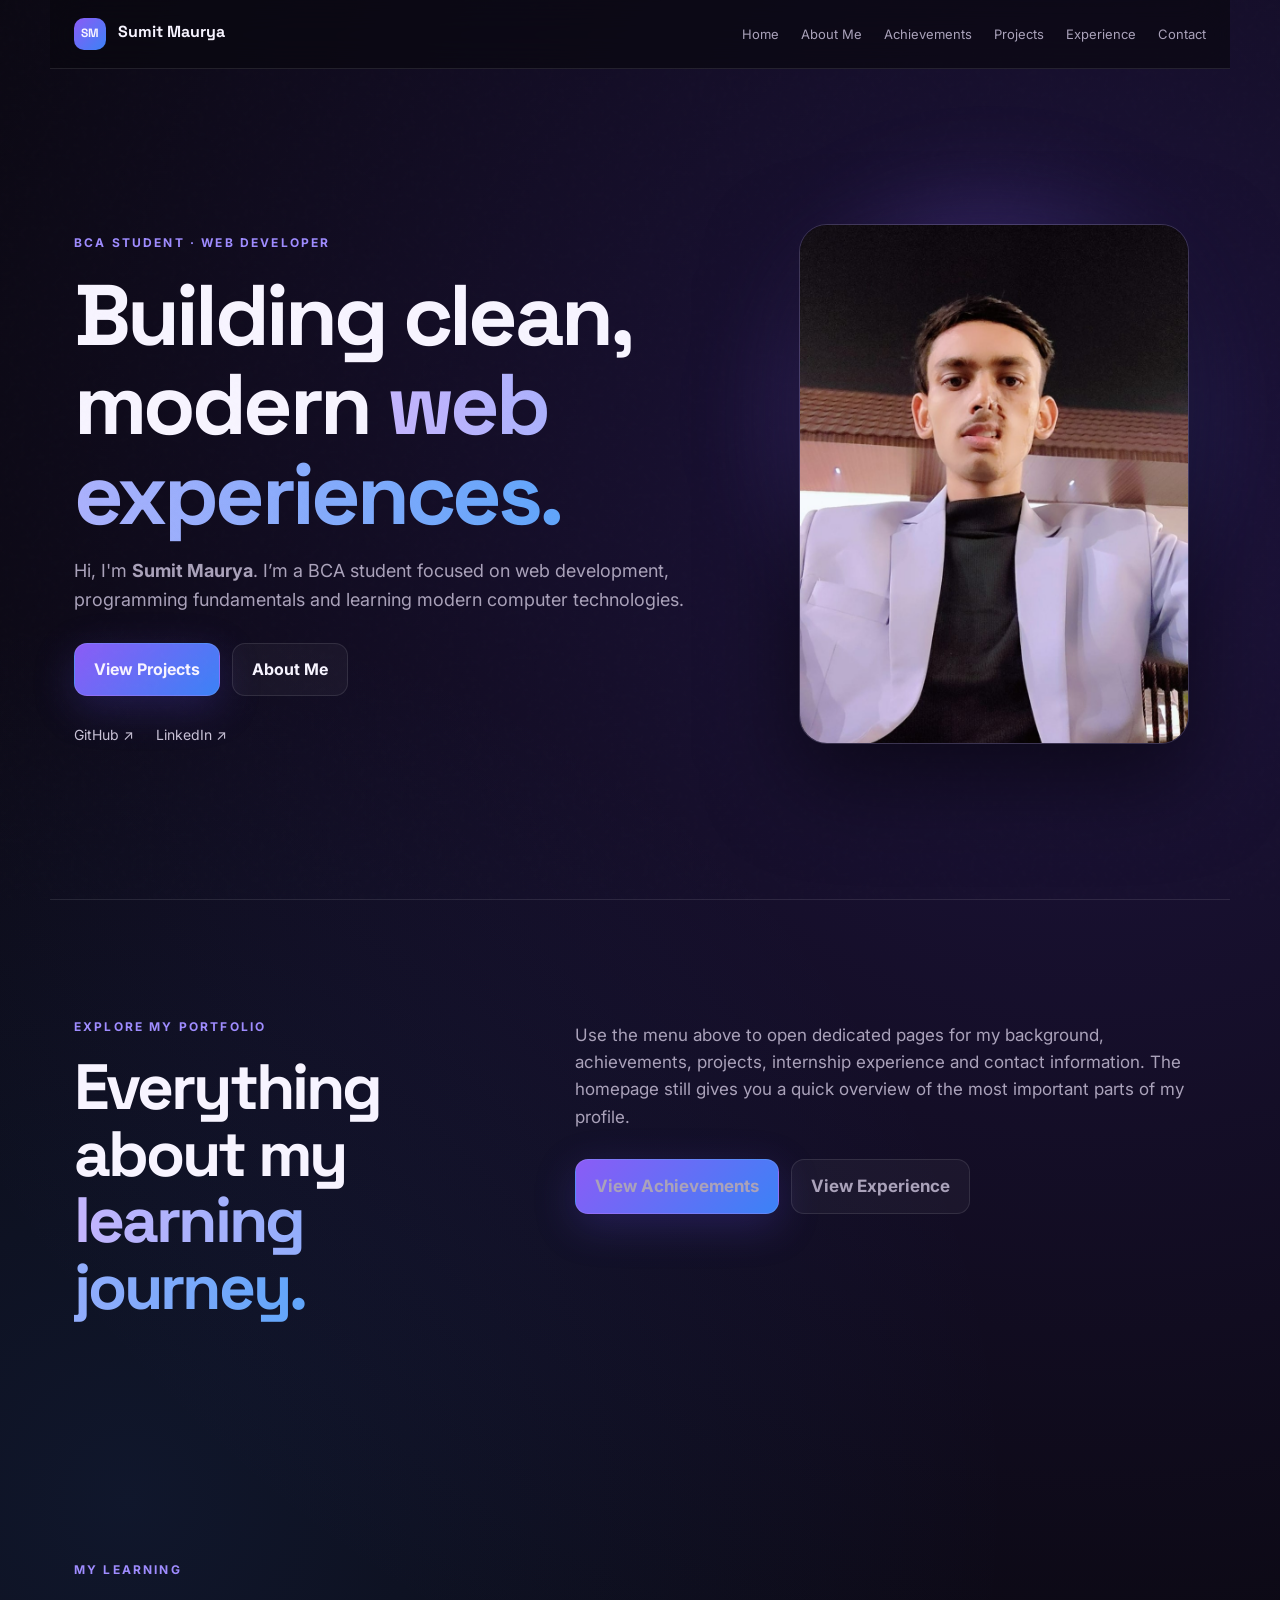
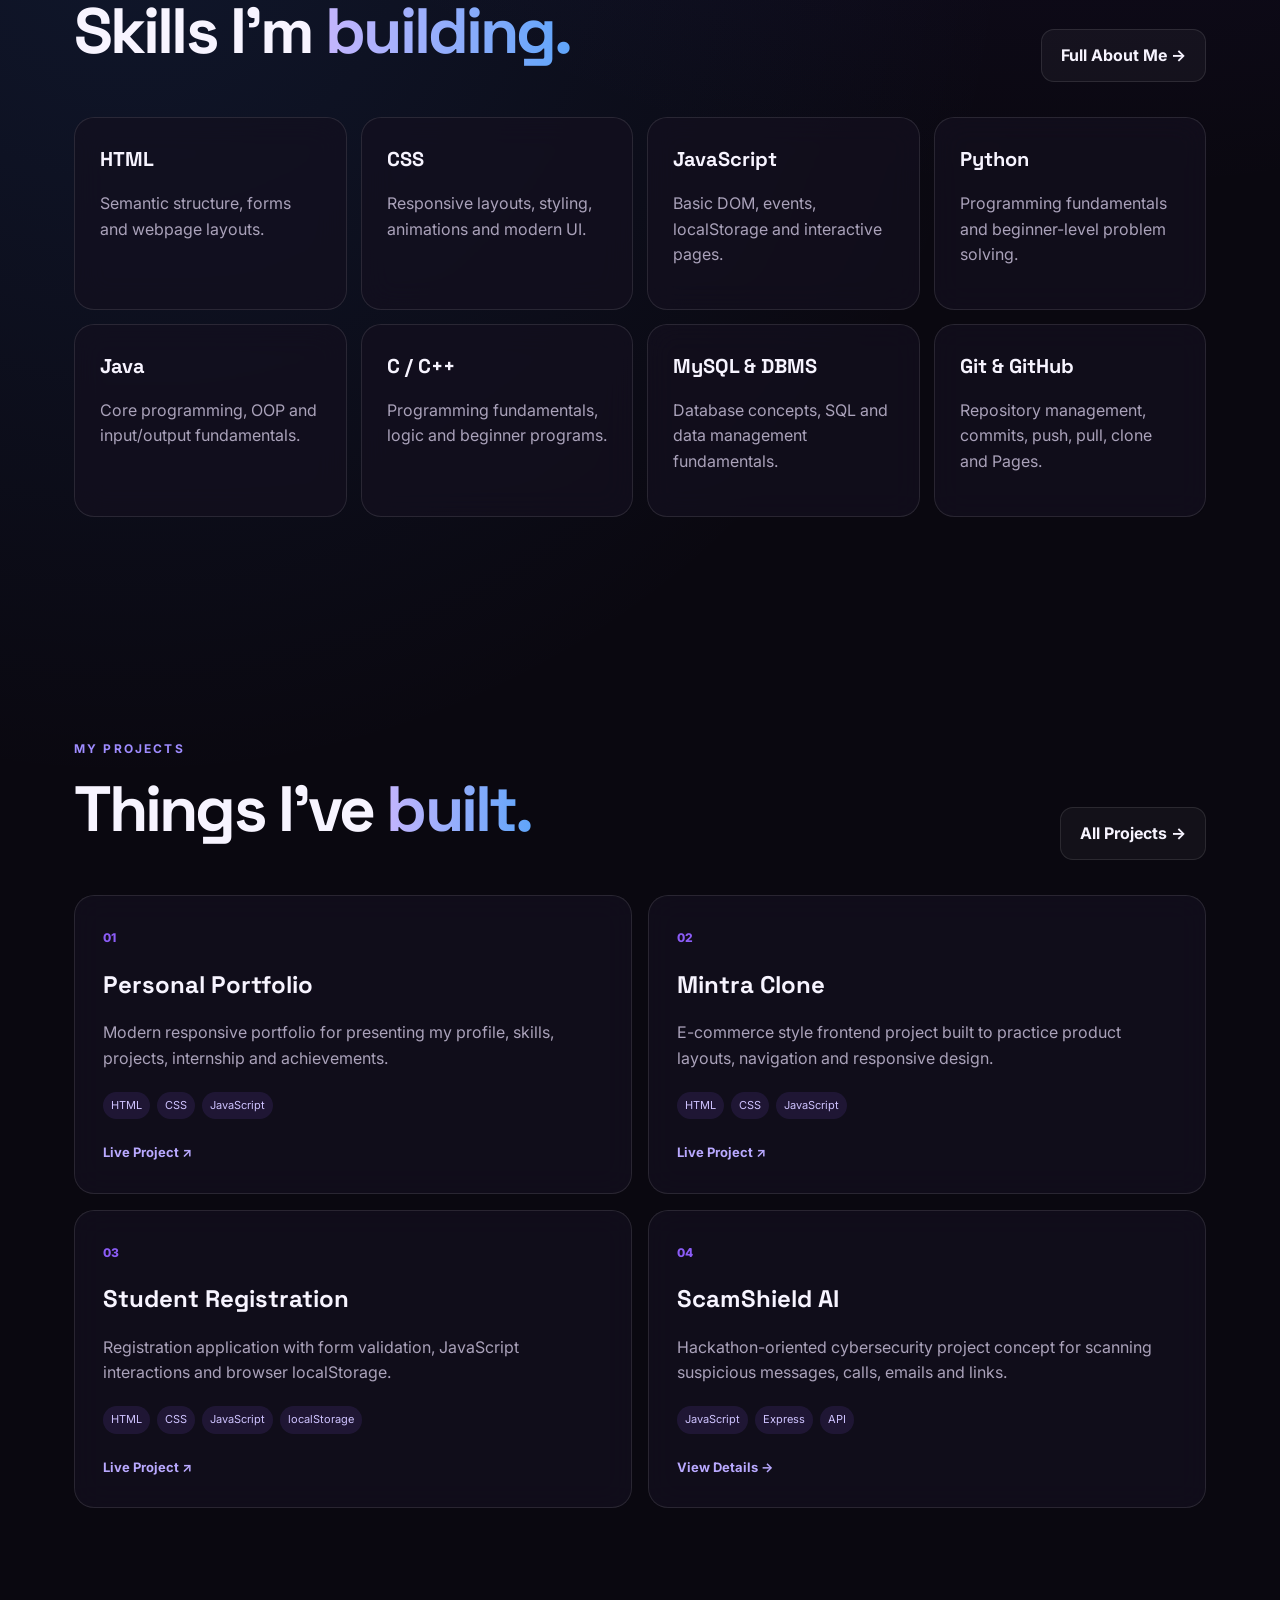
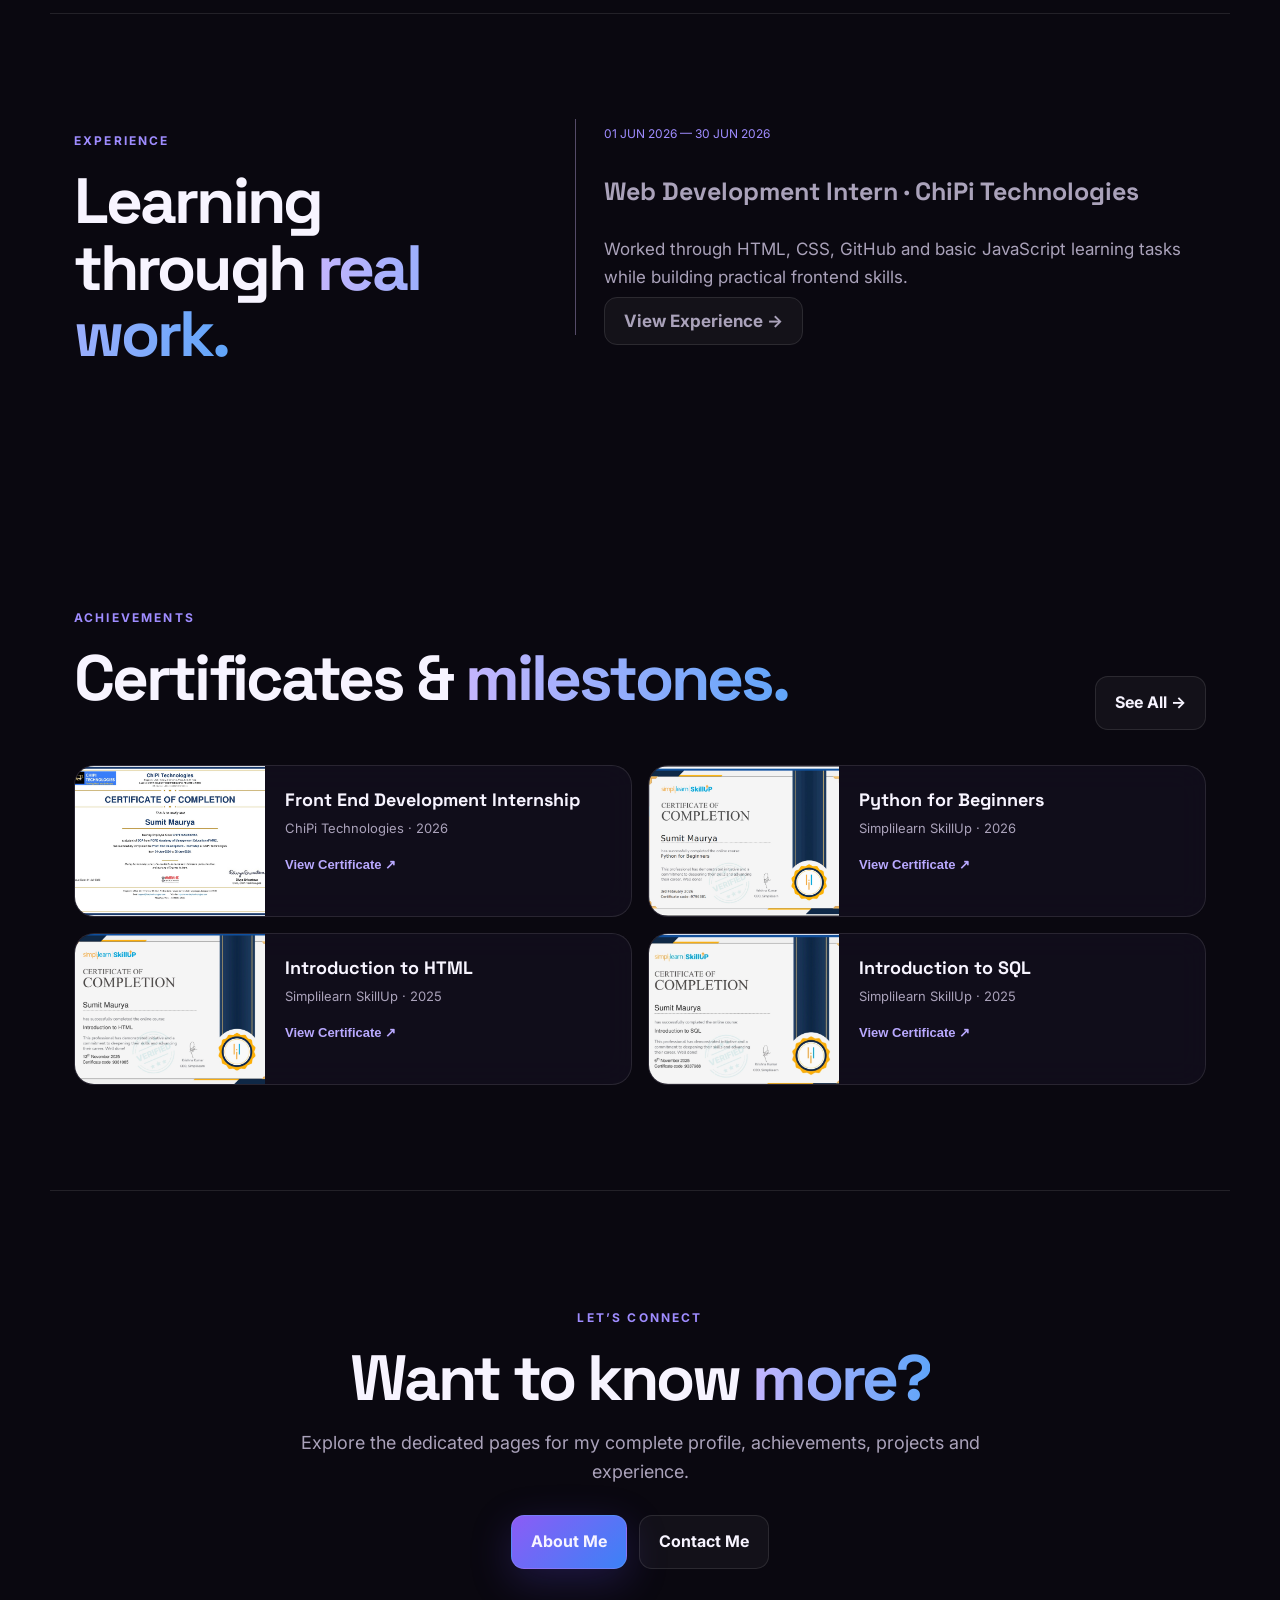
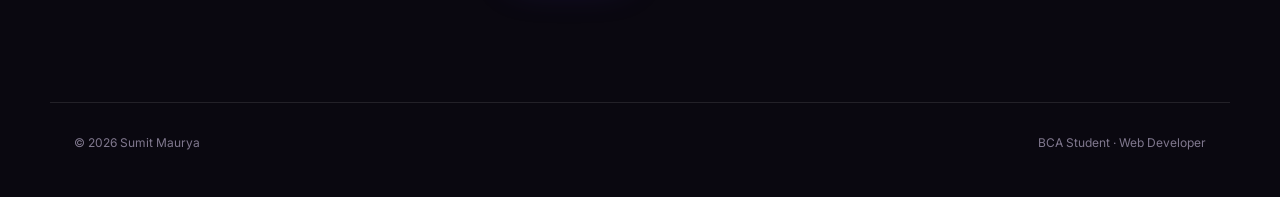
==== index.html @ 4261808b "Initial portfolio upload" ====
<!doctype html>
<html lang="en">
<head>
<meta charset="utf-8"><meta name="viewport" content="width=device-width,initial-scale=1">
<meta name="description" content="Sumit Maurya — BCA Student and Web Developer portfolio.">
<title>Sumit Maurya | Web Developer</title>
<link rel="preconnect" href="https://fonts.googleapis.com"><link rel="preconnect" href="https://fonts.gstatic.com" crossorigin>
<link href="https://fonts.googleapis.com/css2?family=Inter:wght@400;500;600;700;800&family=Space+Grotesk:wght@500;600;700&display=swap" rel="stylesheet">
<link rel="stylesheet" href="style.css">
</head>
<body><div class="noise"></div>
<header class="nav">
<a class="brand" href="index.html"><span>SM</span> Sumit Maurya</a>
<button class="menu" aria-label="Open menu">☰</button>
<nav>
<a href="index.html">Home</a><a href="about.html">About Me</a><a href="achievements.html">Achievements</a><a href="projects.html">Projects</a><a href="experience.html">Experience</a><a href="contact.html">Contact</a>
</nav></header>

<main>
<!-- ORIGINAL-STYLE HERO -->
<section class="hero section">
<div class="hero-copy reveal">
<p class="eyebrow">BCA Student · Web Developer</p>
<h1>Building clean, modern <span>web experiences.</span></h1>
<p class="lead">Hi, I'm <strong>Sumit Maurya</strong>. I’m a BCA student focused on web development, programming fundamentals and learning modern computer technologies.</p>
<div class="actions"><a class="btn primary" href="projects.html">View Projects</a><a class="btn ghost" href="about.html">About Me</a></div>
<div class="mini-links"><a href="https://github.com/sumitmaurya2482006-blip" target="_blank" rel="noopener">GitHub ↗</a><a href="https://www.linkedin.com/in/sumit-maurya-388382379" target="_blank" rel="noopener">LinkedIn ↗</a></div>
</div>
<div class="hero-photo reveal"><div class="orbit"></div><img src="assets/profile.jpg" alt="Sumit Maurya profile photo"></div>
</section>

<!-- QUICK INTRO -->
<section class="section split">
<div><p class="eyebrow">Explore My Portfolio</p><h2>Everything about my <span>learning journey.</span></h2></div>
<div class="text"><p>Use the menu above to open dedicated pages for my background, achievements, projects, internship experience and contact information. The homepage still gives you a quick overview of the most important parts of my profile.</p>
<div class="actions"><a class="btn primary" href="achievements.html">View Achievements</a><a class="btn ghost" href="experience.html">View Experience</a></div></div>
</section>

<!-- SKILLS -->
<section class="section">
<div class="section-head"><div><p class="eyebrow">My Learning</p><h2>Skills I’m <span>building.</span></h2></div><a class="btn ghost" href="about.html">Full About Me →</a></div>
<div class="skills-grid">
<div class="skill-card reveal"><b>HTML</b><p>Semantic structure, forms and webpage layouts.</p></div>
<div class="skill-card reveal"><b>CSS</b><p>Responsive layouts, styling, animations and modern UI.</p></div>
<div class="skill-card reveal"><b>JavaScript</b><p>Basic DOM, events, localStorage and interactive pages.</p></div>
<div class="skill-card reveal"><b>Python</b><p>Programming fundamentals and beginner-level problem solving.</p></div>
<div class="skill-card reveal"><b>Java</b><p>Core programming, OOP and input/output fundamentals.</p></div>
<div class="skill-card reveal"><b>C / C++</b><p>Programming fundamentals, logic and beginner programs.</p></div>
<div class="skill-card reveal"><b>MySQL & DBMS</b><p>Database concepts, SQL and data management fundamentals.</p></div>
<div class="skill-card reveal"><b>Git & GitHub</b><p>Repository management, commits, push, pull, clone and Pages.</p></div>
</div></section>

<!-- FEATURED PROJECTS -->
<section class="section">
<div class="section-head"><div><p class="eyebrow">My Projects</p><h2>Things I’ve <span>built.</span></h2></div><a class="btn ghost" href="projects.html">All Projects →</a></div>
<div class="projects-grid">
<article class="project reveal"><span class="project-no">01</span><h3>Personal Portfolio</h3><p>Modern responsive portfolio for presenting my profile, skills, projects, internship and achievements.</p><div class="tags"><span>HTML</span><span>CSS</span><span>JavaScript</span></div><a href="https://sumitmaurya2482006-blip.github.io/personalportfolio-1stproject/" target="_blank" rel="noopener">Live Project ↗</a></article>
<article class="project reveal"><span class="project-no">02</span><h3>Mintra Clone</h3><p>E-commerce style frontend project built to practice product layouts, navigation and responsive design.</p><div class="tags"><span>HTML</span><span>CSS</span><span>JavaScript</span></div><a href="https://sumitmaurya2482006-blip.github.io/mintra-clone/" target="_blank" rel="noopener">Live Project ↗</a></article>
<article class="project reveal"><span class="project-no">03</span><h3>Student Registration</h3><p>Registration application with form validation, JavaScript interactions and browser localStorage.</p><div class="tags"><span>HTML</span><span>CSS</span><span>JavaScript</span><span>localStorage</span></div><a href="https://sumitmaurya2482006-blip.github.io/registration-form-3rdproject/" target="_blank" rel="noopener">Live Project ↗</a></article>
<article class="project reveal"><span class="project-no">04</span><h3>ScamShield AI</h3><p>Hackathon-oriented cybersecurity project concept for scanning suspicious messages, calls, emails and links.</p><div class="tags"><span>JavaScript</span><span>Express</span><span>API</span></div><a href="projects.html">View Details →</a></article>
</div></section>

<!-- EXPERIENCE / JOURNEY -->
<section class="section split">
<div><p class="eyebrow">Experience</p><h2>Learning through <span>real work.</span></h2></div>
<div class="text"><div class="timeline"><div class="timeline-item"><span>01 JUN 2026 — 30 JUN 2026</span><h3>Web Development Intern · ChiPi Technologies</h3><p>Worked through HTML, CSS, GitHub and basic JavaScript learning tasks while building practical frontend skills.</p><a class="btn ghost" href="experience.html">View Experience →</a></div></div></div>
</section>

<!-- ACHIEVEMENTS -->
<section class="section">
<div class="section-head"><div><p class="eyebrow">Achievements</p><h2>Certificates & <span>milestones.</span></h2></div><a class="btn ghost" href="achievements.html">See All →</a></div>
<div class="cert-grid">
<article class="cert reveal"><img src="assets/certificates/chipi-internship.jpg" alt="ChiPi internship certificate"><div><h3>Front End Development Internship</h3><p>ChiPi Technologies · 2026</p><button data-cert="assets/certificates/chipi-internship.jpg">View Certificate ↗</button></div></article>
<article class="cert reveal"><img src="assets/certificates/python-beginners.png" alt="Python for Beginners certificate"><div><h3>Python for Beginners</h3><p>Simplilearn SkillUp · 2026</p><button data-cert="assets/certificates/python-beginners.png">View Certificate ↗</button></div></article>
<article class="cert reveal"><img src="assets/certificates/html.png" alt="Introduction to HTML certificate"><div><h3>Introduction to HTML</h3><p>Simplilearn SkillUp · 2025</p><button data-cert="assets/certificates/html.png">View Certificate ↗</button></div></article>
<article class="cert reveal"><img src="assets/certificates/sql.jpg" alt="Introduction to SQL certificate"><div><h3>Introduction to SQL</h3><p>Simplilearn SkillUp · 2025</p><button data-cert="assets/certificates/sql.jpg">View Certificate ↗</button></div></article>
</div></section>

<!-- CTA -->
<section class="section contact">
<p class="eyebrow">Let’s Connect</p><h2>Want to know <span>more?</span></h2><p class="lead">Explore the dedicated pages for my complete profile, achievements, projects and experience.</p>
<div class="actions" style="justify-content:center"><a class="btn primary" href="about.html">About Me</a><a class="btn ghost" href="contact.html">Contact Me</a></div>
</section>
</main>
<footer><span>© 2026 Sumit Maurya</span><span>BCA Student · Web Developer</span></footer>
<div class="modal" id="modal" aria-hidden="true"><button class="close" aria-label="Close">×</button><img id="modalImg" src="" alt="Certificate preview"></div>
<script src="script.js"></script></body></html>
---- style.css ----
:root{--bg:#0a0810;--panel:rgba(20,16,31,.72);--text:#f7f4ff;--muted:#aaa2ba;--line:rgba(255,255,255,.1);--a:#8b5cf6;--b:#3b82f6;--max:1180px}*{box-sizing:border-box}html{scroll-behavior:smooth}body{margin:0;background:radial-gradient(circle at 85% 10%,rgba(99,60,220,.22),transparent 28%),radial-gradient(circle at 10% 30%,rgba(59,130,246,.12),transparent 24%),var(--bg);color:var(--text);font-family:Inter,system-ui,sans-serif;line-height:1.6}.noise{position:fixed;inset:0;pointer-events:none;opacity:.035;background-image:url("data:image/svg+xml,%3Csvg viewBox='0 0 180 180' xmlns='http://www.w3.org/2000/svg'%3E%3Cfilter id='n'%3E%3CfeTurbulence type='fractalNoise' baseFrequency='.9' numOctaves='4' stitchTiles='stitch'/%3E%3C/filter%3E%3Crect width='100%25' height='100%25' filter='url(%23n)' opacity='.35'/%3E%3C/svg%3E")}a{color:inherit;text-decoration:none}.nav{position:sticky;top:0;z-index:20;display:flex;align-items:center;justify-content:space-between;max-width:var(--max);margin:auto;padding:18px 24px;background:rgba(10,8,16,.68);backdrop-filter:blur(18px);border-bottom:1px solid var(--line)}.brand{font-family:'Space Grotesk';font-weight:700}.brand span{display:inline-grid;place-items:center;width:32px;height:32px;margin-right:8px;border-radius:10px;background:linear-gradient(135deg,var(--a),var(--b));font-size:12px}.nav nav{display:flex;gap:22px;font-size:13px;color:var(--muted)}.nav nav a:hover,.mini-links a:hover{color:white}.menu{display:none;background:none;border:0;color:white;font-size:24px}.section{max-width:var(--max);margin:auto;padding:105px 24px}.hero{min-height:calc(100vh - 70px);display:grid;grid-template-columns:1.2fr .8fr;align-items:center;gap:70px}.eyebrow{color:#9f8cff;text-transform:uppercase;letter-spacing:.18em;font-size:12px;font-weight:700}.hero h1,h2{font-family:'Space Grotesk';line-height:1.04;letter-spacing:-.045em;margin:18px 0}.hero h1{font-size:clamp(48px,7vw,86px);max-width:850px}.hero h1 span,h2 span{background:linear-gradient(90deg,#c4b5fd,#60a5fa);-webkit-background-clip:text;background-clip:text;color:transparent}.lead{font-size:18px;color:var(--muted);max-width:680px}.actions{display:flex;gap:12px;margin:28px 0}.btn{padding:13px 19px;border-radius:13px;border:1px solid var(--line);font-weight:700}.primary{background:linear-gradient(135deg,var(--a),var(--b));box-shadow:0 12px 40px rgba(91,70,220,.25)}.ghost{background:rgba(255,255,255,.04)}.mini-links{display:flex;gap:22px;color:#c9c2d7;font-size:14px}.hero-photo{position:relative;display:flex;justify-content:center}.hero-photo img{width:min(390px,80vw);aspect-ratio:3/4;object-fit:cover;border-radius:28px;border:1px solid rgba(255,255,255,.15);box-shadow:0 35px 90px rgba(0,0,0,.5);position:relative;z-index:2}.orbit{position:absolute;width:390px;height:390px;border-radius:50%;background:linear-gradient(135deg,rgba(139,92,246,.5),rgba(59,130,246,.15));filter:blur(55px)}.split{display:grid;grid-template-columns:.8fr 1.2fr;gap:80px;border-top:1px solid var(--line)}h2{font-size:clamp(38px,5vw,64px)}.text{color:var(--muted);font-size:17px}.section-head{display:flex;justify-content:space-between;align-items:end;margin-bottom:35px}.skills-grid{display:grid;grid-template-columns:repeat(4,1fr);gap:14px}.skill-card,.project,.cert{border:1px solid var(--line);background:var(--panel);backdrop-filter:blur(15px);border-radius:20px}.skill-card{padding:25px;min-height:145px}.skill-card b{font-family:'Space Grotesk';font-size:20px}.skill-card p,.project p,.cert p,.muted{color:var(--muted)}.projects-grid{display:grid;grid-template-columns:repeat(2,1fr);gap:16px}.project{padding:28px;min-height:270px;transition:.3s}.project:hover,.cert:hover{transform:translateY(-5px);border-color:rgba(139,92,246,.5)}.project-no{color:#8b5cf6;font-size:12px;font-weight:800}.project h3,.cert h3{font-family:'Space Grotesk';font-size:24px;margin:16px 0 8px}.tags{display:flex;gap:7px;flex-wrap:wrap;margin:20px 0}.tags span{font-size:11px;padding:5px 8px;border-radius:99px;background:rgba(139,92,246,.12);color:#cfc3ff}.project a,.project .status,.cert button{font-size:13px;font-weight:700;color:#b9a9ff}.status{display:inline-block}.timeline{border-left:1px solid #554b68;padding-left:28px}.timeline-item span{font-size:12px;color:#9f8cff}.timeline-item h3{font-family:'Space Grotesk';font-size:25px}.timeline-item p{color:var(--muted)}.cert-grid{display:grid;grid-template-columns:repeat(2,1fr);gap:16px}.cert{overflow:hidden;display:grid;grid-template-columns:190px 1fr}.cert img{width:100%;height:100%;min-height:150px;object-fit:cover;background:white}.cert>div:not(.private-icon){padding:20px}.cert h3{font-size:18px;margin:0 0 4px}.cert p{font-size:13px;margin:0 0 12px}.cert button{border:0;background:none;padding:0;cursor:pointer}.private-cert{padding:20px;display:flex;gap:18px;align-items:center}.private-icon{font-size:34px}.private-cert small{color:var(--muted)}.contact{text-align:center;border-top:1px solid var(--line)}.contact .lead{margin:0 auto 25px}.contact-links{display:flex;justify-content:center;gap:12px}.contact-links a{padding:12px 18px;border:1px solid var(--line);border-radius:12px}.contact-links a:hover{background:rgba(255,255,255,.06)}footer{max-width:var(--max);margin:auto;padding:30px 24px 45px;border-top:1px solid var(--line);display:flex;justify-content:space-between;color:#80788e;font-size:12px}.modal{position:fixed;inset:0;background:rgba(0,0,0,.88);z-index:100;display:none;align-items:center;justify-content:center;padding:30px}.modal.show{display:flex}.modal img{max-width:92vw;max-height:88vh;object-fit:contain;border-radius:12px;background:white}.close{position:absolute;top:20px;right:25px;border:0;background:none;color:white;font-size:42px;cursor:pointer}.reveal{opacity:0;transform:translateY(18px);transition:.7s}.reveal.visible{opacity:1;transform:none}@media(max-width:850px){.nav nav{display:none}.menu{display:block}.hero,.split{grid-template-columns:1fr;gap:45px}.hero{padding-top:70px}.hero-photo{order:-1}.skills-grid{grid-template-columns:repeat(2,1fr)}.cert-grid,.projects-grid{grid-template-columns:1fr}.section{padding:75px 20px}.cert{grid-template-columns:150px 1fr}}@media(max-width:520px){.skills-grid{grid-template-columns:1fr}.cert{grid-template-columns:1fr}.cert img{height:210px}.hero h1{font-size:47px}footer{flex-direction:column;gap:8px}}
@media(max-width:850px){.nav nav.open{display:flex;position:absolute;left:20px;right:20px;top:68px;flex-direction:column;gap:0;padding:10px;border:1px solid var(--line);border-radius:16px;background:rgba(10,8,16,.96);backdrop-filter:blur(20px);box-shadow:0 20px 50px rgba(0,0,0,.35)}.nav nav.open a{padding:12px 14px;border-bottom:1px solid var(--line)}.nav nav.open a:last-child{border-bottom:0}}
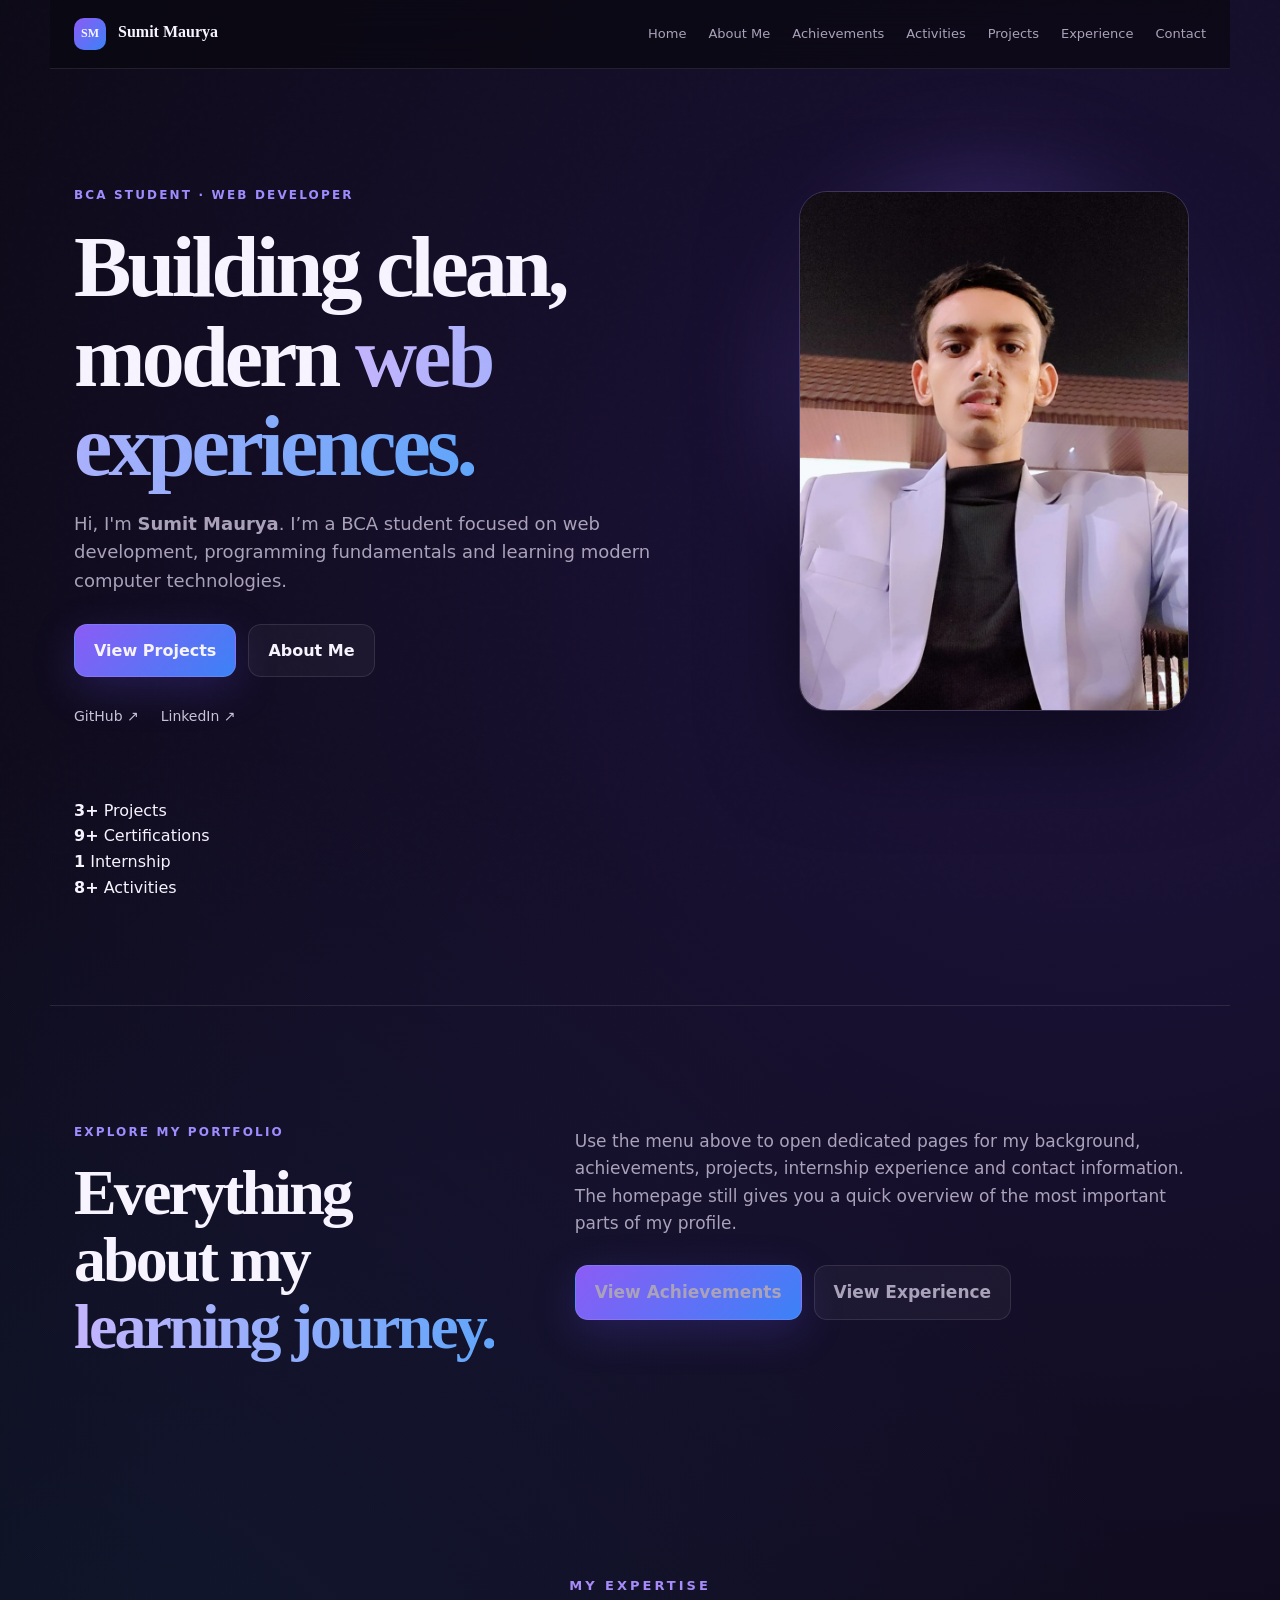
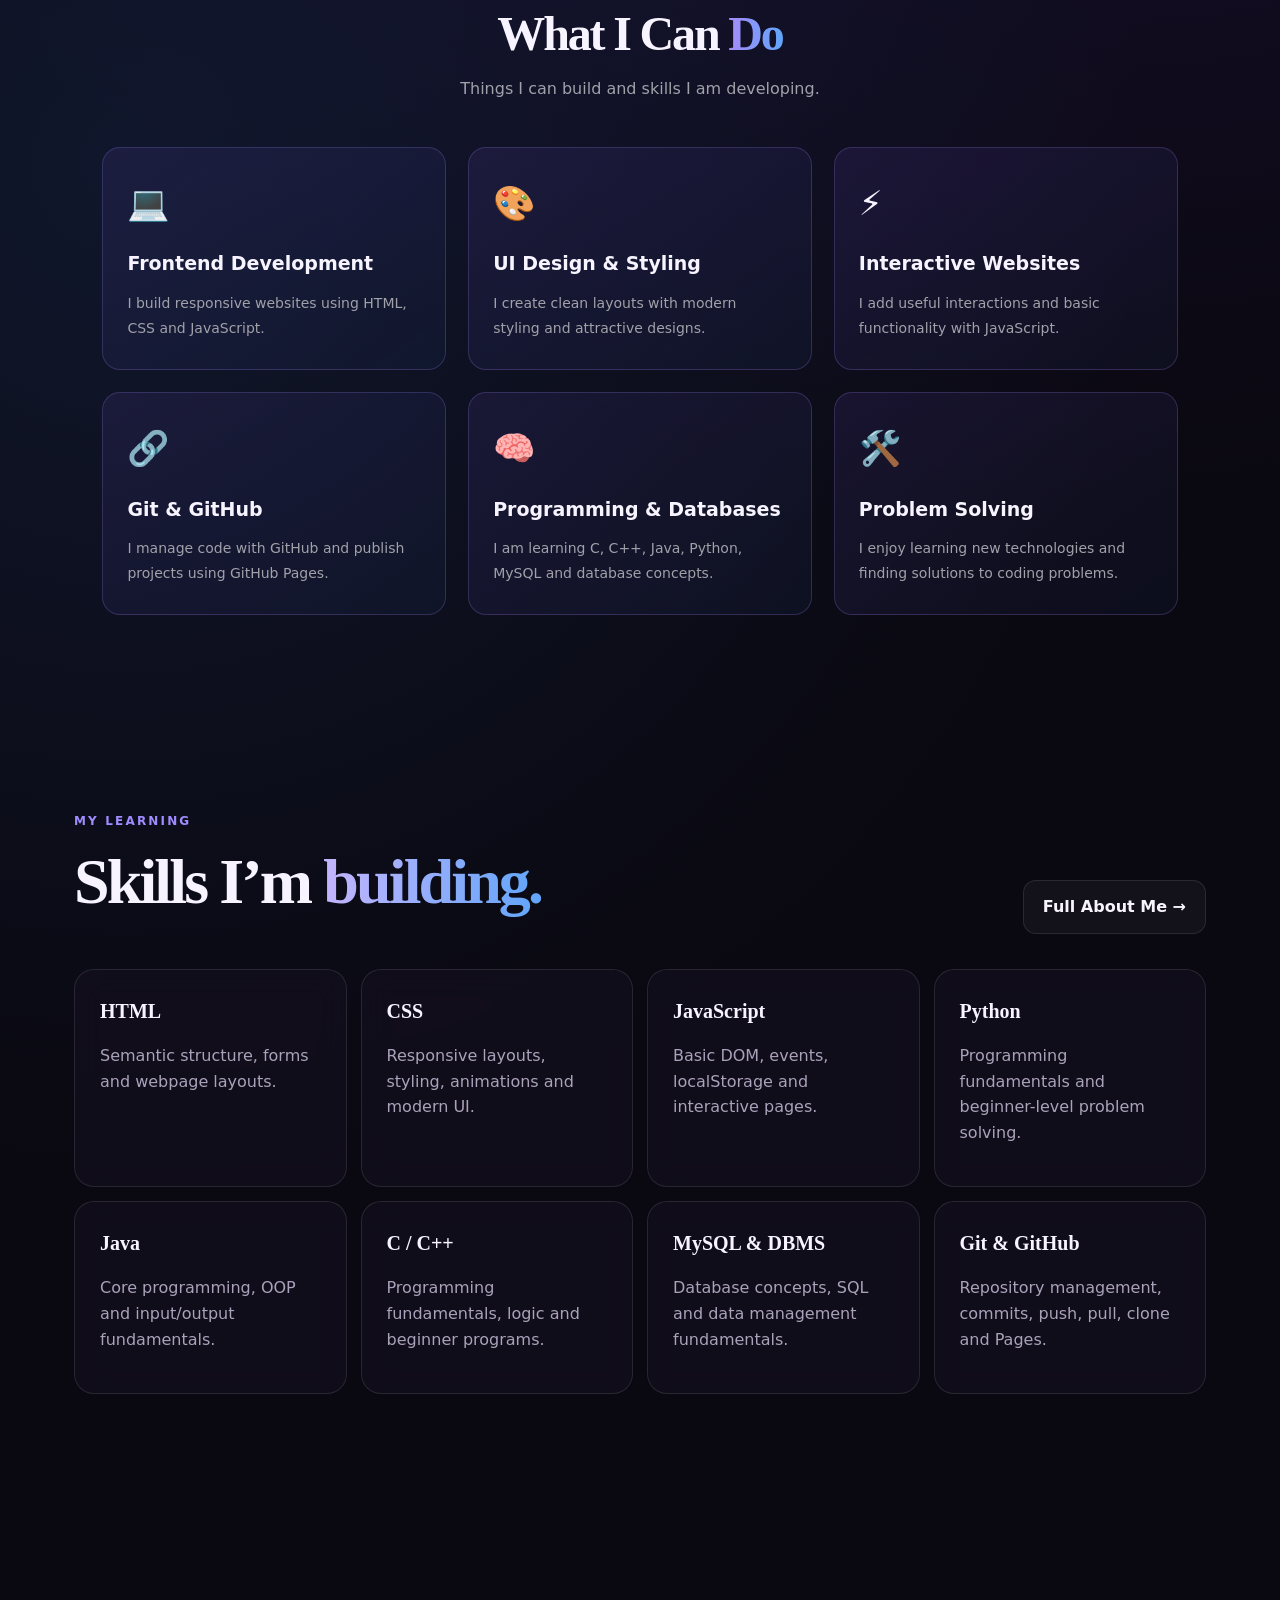
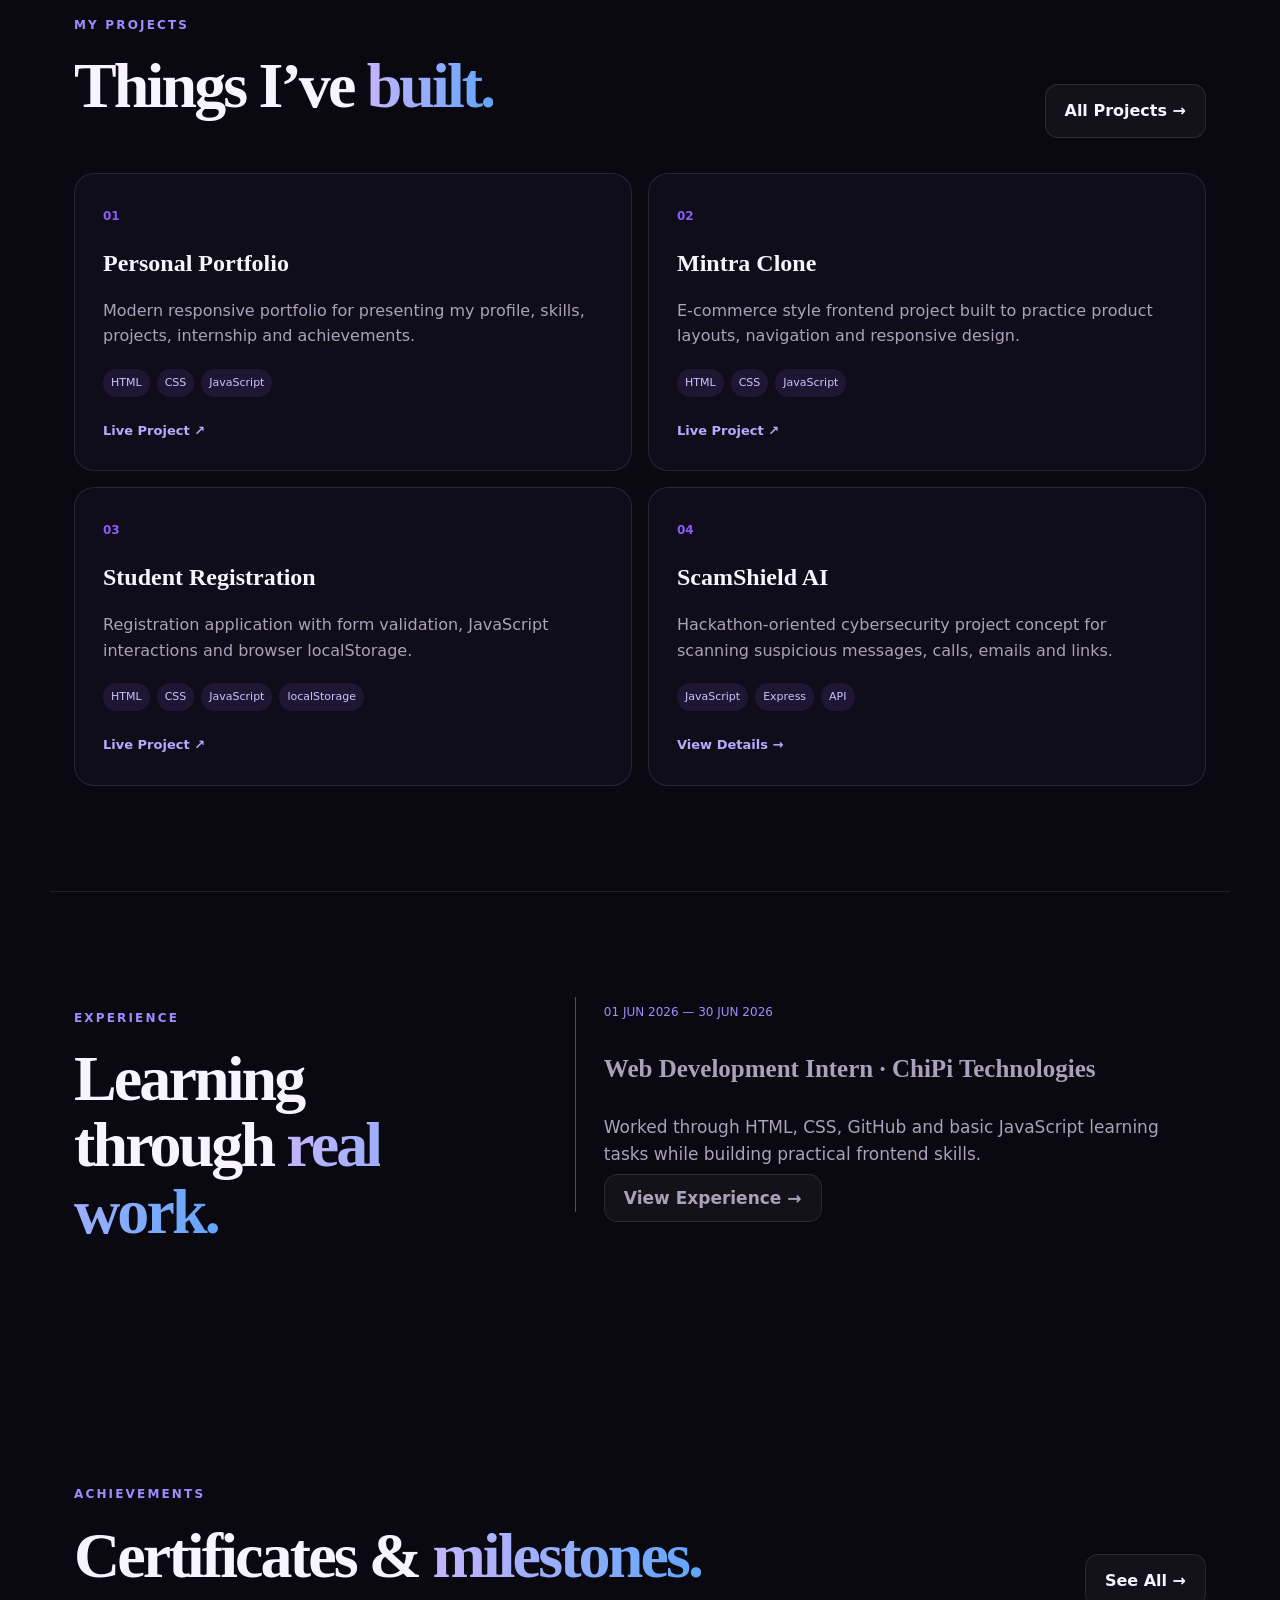
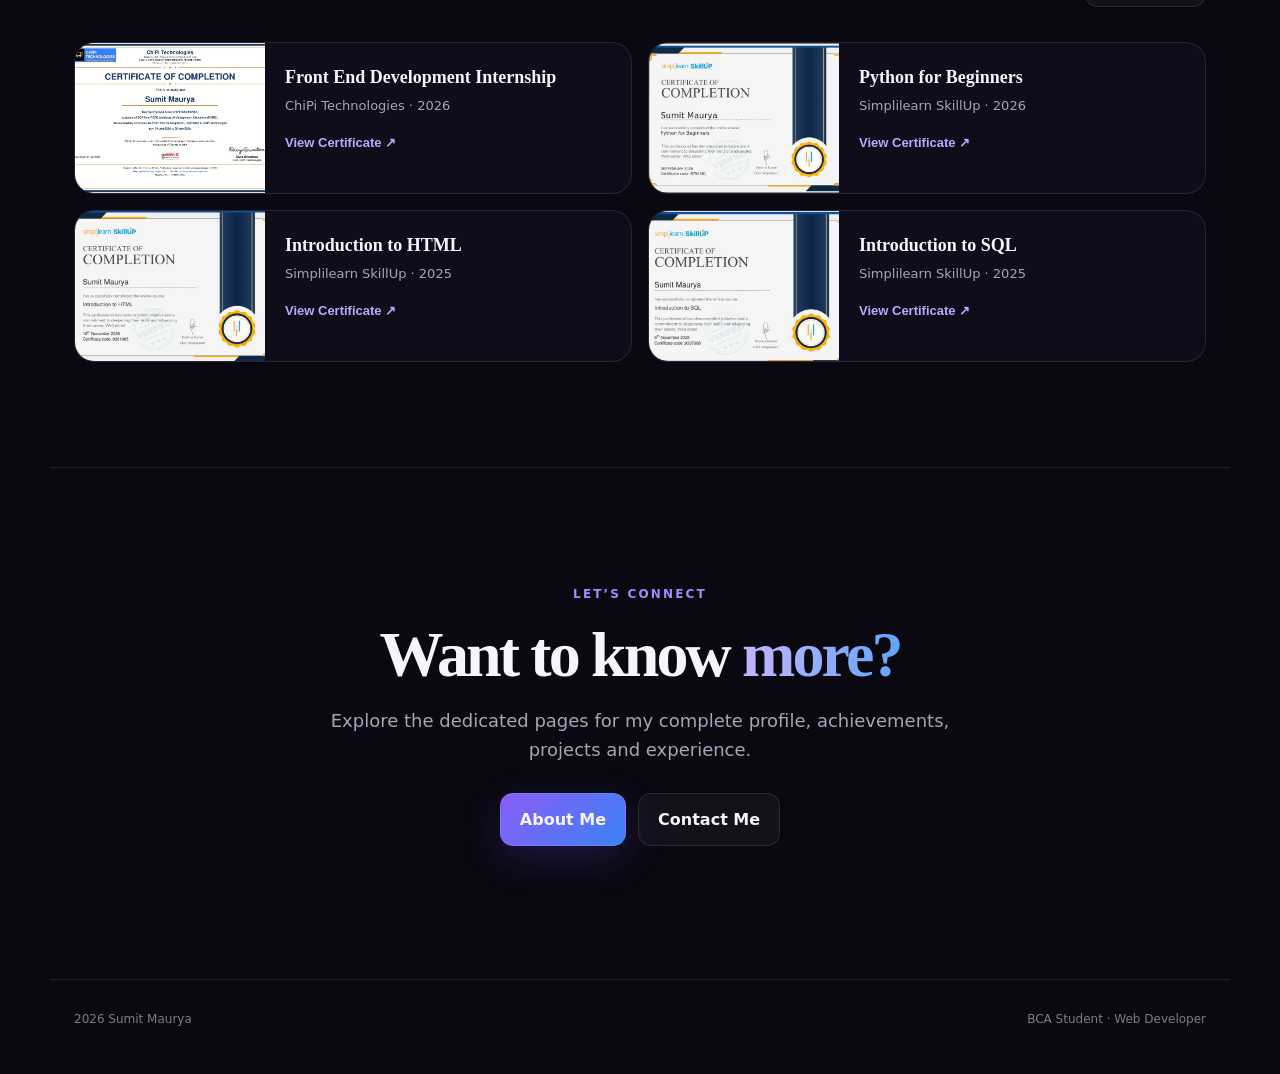
==== commit 67ac2ab3: "Add activities page" ====
--- a/index.html
+++ b/index.html
@@ -1,11 +1,9 @@
 <!doctype html>
-<html lang="en">
+<html>
 <head>
-<meta charset="utf-8"><meta name="viewport" content="width=device-width,initial-scale=1">
-<meta name="description" content="Sumit Maurya — BCA Student and Web Developer portfolio.">
+
 <title>Sumit Maurya | Web Developer</title>
-<link rel="preconnect" href="https://fonts.googleapis.com"><link rel="preconnect" href="https://fonts.gstatic.com" crossorigin>
-<link href="https://fonts.googleapis.com/css2?family=Inter:wght@400;500;600;700;800&family=Space+Grotesk:wght@500;600;700&display=swap" rel="stylesheet">
+
 <link rel="stylesheet" href="style.css">
 </head>
 <body><div class="noise"></div>
@@ -13,7 +11,13 @@
 <a class="brand" href="index.html"><span>SM</span> Sumit Maurya</a>
 <button class="menu" aria-label="Open menu">☰</button>
 <nav>
-<a href="index.html">Home</a><a href="about.html">About Me</a><a href="achievements.html">Achievements</a><a href="projects.html">Projects</a><a href="experience.html">Experience</a><a href="contact.html">Contact</a>
+<a href="index.html">Home</a>
+<a href="about.html">About Me</a>
+<a href="achievements.html">Achievements</a>
+<a href="activities.html">Activities</a>
+<a href="projects.html">Projects</a>
+<a href="experience.html">Experience</a>
+<a href="contact.html">Contact</a>
 </nav></header>
 
 <main>
@@ -27,6 +31,29 @@
 <div class="mini-links"><a href="https://github.com/sumitmaurya2482006-blip" target="_blank" rel="noopener">GitHub ↗</a><a href="https://www.linkedin.com/in/sumit-maurya-388382379" target="_blank" rel="noopener">LinkedIn ↗</a></div>
 </div>
 <div class="hero-photo reveal"><div class="orbit"></div><img src="assets/profile.jpg" alt="Sumit Maurya profile photo"></div>
+<div class="stats">
+
+    <div class="stat">
+        <strong>3+</strong>
+        <span>Projects</span>
+    </div>
+
+    <div class="stat">
+        <strong>9+</strong>
+        <span>Certifications</span>
+    </div>
+
+    <div class="stat">
+        <strong>1</strong>
+        <span>Internship</span>
+    </div>
+
+    <div class="stat">
+        <strong>8+</strong>
+        <span>Activities</span>
+    </div>
+
+</div>
 </section>
 
 <!-- QUICK INTRO -->
@@ -34,6 +61,52 @@
 <div><p class="eyebrow">Explore My Portfolio</p><h2>Everything about my <span>learning journey.</span></h2></div>
 <div class="text"><p>Use the menu above to open dedicated pages for my background, achievements, projects, internship experience and contact information. The homepage still gives you a quick overview of the most important parts of my profile.</p>
 <div class="actions"><a class="btn primary" href="achievements.html">View Achievements</a><a class="btn ghost" href="experience.html">View Experience</a></div></div>
+</section>
+<!-- What I Can Do Section -->
+<section class="services-section" id="what-i-do">
+  <div class="section-heading">
+    <p class="section-tag">MY EXPERTISE</p>
+    <h2>What I Can <span>Do</span></h2>
+    <p>Things I can build and skills I am developing.</p>
+  </div>
+
+  <div class="services-grid">
+    <div class="service-card">
+      <div class="service-icon">💻</div>
+      <h3>Frontend Development</h3>
+      <p>I build responsive websites using HTML, CSS and JavaScript.</p>
+    </div>
+
+    <div class="service-card">
+      <div class="service-icon">🎨</div>
+      <h3>UI Design & Styling</h3>
+      <p>I create clean layouts with modern styling and attractive designs.</p>
+    </div>
+
+    <div class="service-card">
+      <div class="service-icon">⚡</div>
+      <h3>Interactive Websites</h3>
+      <p>I add useful interactions and basic functionality with JavaScript.</p>
+    </div>
+
+    <div class="service-card">
+      <div class="service-icon">🔗</div>
+      <h3>Git & GitHub</h3>
+      <p>I manage code with GitHub and publish projects using GitHub Pages.</p>
+    </div>
+
+    <div class="service-card">
+      <div class="service-icon">🧠</div>
+      <h3>Programming & Databases</h3>
+      <p>I am learning C, C++, Java, Python, MySQL and database concepts.</p>
+    </div>
+
+    <div class="service-card">
+      <div class="service-icon">🛠️</div>
+      <h3>Problem Solving</h3>
+      <p>I enjoy learning new technologies and finding solutions to coding problems.</p>
+    </div>
+  </div>
 </section>
 
 <!-- SKILLS -->
@@ -82,6 +155,7 @@
 <div class="actions" style="justify-content:center"><a class="btn primary" href="about.html">About Me</a><a class="btn ghost" href="contact.html">Contact Me</a></div>
 </section>
 </main>
-<footer><span>© 2026 Sumit Maurya</span><span>BCA Student · Web Developer</span></footer>
+<footer><span>2026 Sumit Maurya</span><span>BCA Student · Web Developer</span></footer>
 <div class="modal" id="modal" aria-hidden="true"><button class="close" aria-label="Close">×</button><img id="modalImg" src="" alt="Certificate preview"></div>
 <script src="script.js"></script></body></html>
+
--- a/style.css
+++ b/style.css
@@ -1,2 +1,654 @@
-:root{--bg:#0a0810;--panel:rgba(20,16,31,.72);--text:#f7f4ff;--muted:#aaa2ba;--line:rgba(255,255,255,.1);--a:#8b5cf6;--b:#3b82f6;--max:1180px}*{box-sizing:border-box}html{scroll-behavior:smooth}body{margin:0;background:radial-gradient(circle at 85% 10%,rgba(99,60,220,.22),transparent 28%),radial-gradient(circle at 10% 30%,rgba(59,130,246,.12),transparent 24%),var(--bg);color:var(--text);font-family:Inter,system-ui,sans-serif;line-height:1.6}.noise{position:fixed;inset:0;pointer-events:none;opacity:.035;background-image:url("data:image/svg+xml,%3Csvg viewBox='0 0 180 180' xmlns='http://www.w3.org/2000/svg'%3E%3Cfilter id='n'%3E%3CfeTurbulence type='fractalNoise' baseFrequency='.9' numOctaves='4' stitchTiles='stitch'/%3E%3C/filter%3E%3Crect width='100%25' height='100%25' filter='url(%23n)' opacity='.35'/%3E%3C/svg%3E")}a{color:inherit;text-decoration:none}.nav{position:sticky;top:0;z-index:20;display:flex;align-items:center;justify-content:space-between;max-width:var(--max);margin:auto;padding:18px 24px;background:rgba(10,8,16,.68);backdrop-filter:blur(18px);border-bottom:1px solid var(--line)}.brand{font-family:'Space Grotesk';font-weight:700}.brand span{display:inline-grid;place-items:center;width:32px;height:32px;margin-right:8px;border-radius:10px;background:linear-gradient(135deg,var(--a),var(--b));font-size:12px}.nav nav{display:flex;gap:22px;font-size:13px;color:var(--muted)}.nav nav a:hover,.mini-links a:hover{color:white}.menu{display:none;background:none;border:0;color:white;font-size:24px}.section{max-width:var(--max);margin:auto;padding:105px 24px}.hero{min-height:calc(100vh - 70px);display:grid;grid-template-columns:1.2fr .8fr;align-items:center;gap:70px}.eyebrow{color:#9f8cff;text-transform:uppercase;letter-spacing:.18em;font-size:12px;font-weight:700}.hero h1,h2{font-family:'Space Grotesk';line-height:1.04;letter-spacing:-.045em;margin:18px 0}.hero h1{font-size:clamp(48px,7vw,86px);max-width:850px}.hero h1 span,h2 span{background:linear-gradient(90deg,#c4b5fd,#60a5fa);-webkit-background-clip:text;background-clip:text;color:transparent}.lead{font-size:18px;color:var(--muted);max-width:680px}.actions{display:flex;gap:12px;margin:28px 0}.btn{padding:13px 19px;border-radius:13px;border:1px solid var(--line);font-weight:700}.primary{background:linear-gradient(135deg,var(--a),var(--b));box-shadow:0 12px 40px rgba(91,70,220,.25)}.ghost{background:rgba(255,255,255,.04)}.mini-links{display:flex;gap:22px;color:#c9c2d7;font-size:14px}.hero-photo{position:relative;display:flex;justify-content:center}.hero-photo img{width:min(390px,80vw);aspect-ratio:3/4;object-fit:cover;border-radius:28px;border:1px solid rgba(255,255,255,.15);box-shadow:0 35px 90px rgba(0,0,0,.5);position:relative;z-index:2}.orbit{position:absolute;width:390px;height:390px;border-radius:50%;background:linear-gradient(135deg,rgba(139,92,246,.5),rgba(59,130,246,.15));filter:blur(55px)}.split{display:grid;grid-template-columns:.8fr 1.2fr;gap:80px;border-top:1px solid var(--line)}h2{font-size:clamp(38px,5vw,64px)}.text{color:var(--muted);font-size:17px}.section-head{display:flex;justify-content:space-between;align-items:end;margin-bottom:35px}.skills-grid{display:grid;grid-template-columns:repeat(4,1fr);gap:14px}.skill-card,.project,.cert{border:1px solid var(--line);background:var(--panel);backdrop-filter:blur(15px);border-radius:20px}.skill-card{padding:25px;min-height:145px}.skill-card b{font-family:'Space Grotesk';font-size:20px}.skill-card p,.project p,.cert p,.muted{color:var(--muted)}.projects-grid{display:grid;grid-template-columns:repeat(2,1fr);gap:16px}.project{padding:28px;min-height:270px;transition:.3s}.project:hover,.cert:hover{transform:translateY(-5px);border-color:rgba(139,92,246,.5)}.project-no{color:#8b5cf6;font-size:12px;font-weight:800}.project h3,.cert h3{font-family:'Space Grotesk';font-size:24px;margin:16px 0 8px}.tags{display:flex;gap:7px;flex-wrap:wrap;margin:20px 0}.tags span{font-size:11px;padding:5px 8px;border-radius:99px;background:rgba(139,92,246,.12);color:#cfc3ff}.project a,.project .status,.cert button{font-size:13px;font-weight:700;color:#b9a9ff}.status{display:inline-block}.timeline{border-left:1px solid #554b68;padding-left:28px}.timeline-item span{font-size:12px;color:#9f8cff}.timeline-item h3{font-family:'Space Grotesk';font-size:25px}.timeline-item p{color:var(--muted)}.cert-grid{display:grid;grid-template-columns:repeat(2,1fr);gap:16px}.cert{overflow:hidden;display:grid;grid-template-columns:190px 1fr}.cert img{width:100%;height:100%;min-height:150px;object-fit:cover;background:white}.cert>div:not(.private-icon){padding:20px}.cert h3{font-size:18px;margin:0 0 4px}.cert p{font-size:13px;margin:0 0 12px}.cert button{border:0;background:none;padding:0;cursor:pointer}.private-cert{padding:20px;display:flex;gap:18px;align-items:center}.private-icon{font-size:34px}.private-cert small{color:var(--muted)}.contact{text-align:center;border-top:1px solid var(--line)}.contact .lead{margin:0 auto 25px}.contact-links{display:flex;justify-content:center;gap:12px}.contact-links a{padding:12px 18px;border:1px solid var(--line);border-radius:12px}.contact-links a:hover{background:rgba(255,255,255,.06)}footer{max-width:var(--max);margin:auto;padding:30px 24px 45px;border-top:1px solid var(--line);display:flex;justify-content:space-between;color:#80788e;font-size:12px}.modal{position:fixed;inset:0;background:rgba(0,0,0,.88);z-index:100;display:none;align-items:center;justify-content:center;padding:30px}.modal.show{display:flex}.modal img{max-width:92vw;max-height:88vh;object-fit:contain;border-radius:12px;background:white}.close{position:absolute;top:20px;right:25px;border:0;background:none;color:white;font-size:42px;cursor:pointer}.reveal{opacity:0;transform:translateY(18px);transition:.7s}.reveal.visible{opacity:1;transform:none}@media(max-width:850px){.nav nav{display:none}.menu{display:block}.hero,.split{grid-template-columns:1fr;gap:45px}.hero{padding-top:70px}.hero-photo{order:-1}.skills-grid{grid-template-columns:repeat(2,1fr)}.cert-grid,.projects-grid{grid-template-columns:1fr}.section{padding:75px 20px}.cert{grid-template-columns:150px 1fr}}@media(max-width:520px){.skills-grid{grid-template-columns:1fr}.cert{grid-template-columns:1fr}.cert img{height:210px}.hero h1{font-size:47px}footer{flex-direction:column;gap:8px}}
-@media(max-width:850px){.nav nav.open{display:flex;position:absolute;left:20px;right:20px;top:68px;flex-direction:column;gap:0;padding:10px;border:1px solid var(--line);border-radius:16px;background:rgba(10,8,16,.96);backdrop-filter:blur(20px);box-shadow:0 20px 50px rgba(0,0,0,.35)}.nav nav.open a{padding:12px 14px;border-bottom:1px solid var(--line)}.nav nav.open a:last-child{border-bottom:0}}
+:root {
+    --bg: #0a0810;
+    --panel: rgba(20, 16, 31, .72);
+    --text: #f7f4ff;
+    --muted: #aaa2ba;
+    --line: rgba(255, 255, 255, .1);
+    --a: #8b5cf6;
+    --b: #3b82f6;
+    --max: 1180px
+}
+
+* {
+    box-sizing: border-box
+}
+
+html {
+    scroll-behavior: smooth
+}
+
+body {
+    margin: 0;
+    background: radial-gradient(circle at 85% 10%, rgba(99, 60, 220, .22), transparent 28%), radial-gradient(circle at 10% 30%, rgba(59, 130, 246, .12), transparent 24%), var(--bg);
+    color: var(--text);
+    font-family: Inter, system-ui, sans-serif;
+    line-height: 1.6
+}
+
+.noise {
+    position: fixed;
+    inset: 0;
+    pointer-events: none;
+    opacity: .035;
+    background-image: url("data:image/svg+xml,%3Csvg viewBox='0 0 180 180' xmlns='http://www.w3.org/2000/svg'%3E%3Cfilter id='n'%3E%3CfeTurbulence type='fractalNoise' baseFrequency='.9' numOctaves='4' stitchTiles='stitch'/%3E%3C/filter%3E%3Crect width='100%25' height='100%25' filter='url(%23n)' opacity='.35'/%3E%3C/svg%3E")
+}
+
+a {
+    color: inherit;
+    text-decoration: none
+}
+
+.nav {
+    position: sticky;
+    top: 0;
+    z-index: 20;
+    display: flex;
+    align-items: center;
+    justify-content: space-between;
+    max-width: var(--max);
+    margin: auto;
+    padding: 18px 24px;
+    background: rgba(10, 8, 16, .68);
+    backdrop-filter: blur(18px);
+    border-bottom: 1px solid var(--line)
+}
+
+.brand {
+    font-family: 'Space Grotesk';
+    font-weight: 700
+}
+
+.brand span {
+    display: inline-grid;
+    place-items: center;
+    width: 32px;
+    height: 32px;
+    margin-right: 8px;
+    border-radius: 10px;
+    background: linear-gradient(135deg, var(--a), var(--b));
+    font-size: 12px
+}
+
+.nav nav {
+    display: flex;
+    gap: 22px;
+    font-size: 13px;
+    color: var(--muted)
+}
+
+.nav nav a:hover,
+.mini-links a:hover {
+    color: white
+}
+
+.menu {
+    display: none;
+    background: none;
+    border: 0;
+    color: white;
+    font-size: 24px
+}
+
+.section {
+    max-width: var(--max);
+    margin: auto;
+    padding: 105px 24px
+}
+
+.hero {
+    min-height: calc(100vh - 70px);
+    display: grid;
+    grid-template-columns: 1.2fr .8fr;
+    align-items: center;
+    gap: 70px
+}
+
+.eyebrow {
+    color: #9f8cff;
+    text-transform: uppercase;
+    letter-spacing: .18em;
+    font-size: 12px;
+    font-weight: 700
+}
+
+.hero h1,
+h2 {
+    font-family: 'Space Grotesk';
+    line-height: 1.04;
+    letter-spacing: -.045em;
+    margin: 18px 0
+}
+
+.hero h1 {
+    font-size: clamp(48px, 7vw, 86px);
+    max-width: 850px
+}
+
+.hero h1 span,
+h2 span {
+    background: linear-gradient(90deg, #c4b5fd, #60a5fa);
+    -webkit-background-clip: text;
+    background-clip: text;
+    color: transparent
+}
+
+.lead {
+    font-size: 18px;
+    color: var(--muted);
+    max-width: 680px
+}
+
+.actions {
+    display: flex;
+    gap: 12px;
+    margin: 28px 0
+}
+
+.btn {
+    padding: 13px 19px;
+    border-radius: 13px;
+    border: 1px solid var(--line);
+    font-weight: 700
+}
+
+.primary {
+    background: linear-gradient(135deg, var(--a), var(--b));
+    box-shadow: 0 12px 40px rgba(91, 70, 220, .25)
+}
+
+.ghost {
+    background: rgba(255, 255, 255, .04)
+}
+
+.mini-links {
+    display: flex;
+    gap: 22px;
+    color: #c9c2d7;
+    font-size: 14px
+}
+
+.hero-photo {
+    position: relative;
+    display: flex;
+    justify-content: center
+}
+
+.hero-photo img {
+    width: min(390px, 80vw);
+    aspect-ratio: 3/4;
+    object-fit: cover;
+    border-radius: 28px;
+    border: 1px solid rgba(255, 255, 255, .15);
+    box-shadow: 0 35px 90px rgba(0, 0, 0, .5);
+    position: relative;
+    z-index: 2
+}
+
+.orbit {
+    position: absolute;
+    width: 390px;
+    height: 390px;
+    border-radius: 50%;
+    background: linear-gradient(135deg, rgba(139, 92, 246, .5), rgba(59, 130, 246, .15));
+    filter: blur(55px)
+}
+
+.split {
+    display: grid;
+    grid-template-columns: .8fr 1.2fr;
+    gap: 80px;
+    border-top: 1px solid var(--line)
+}
+
+h2 {
+    font-size: clamp(38px, 5vw, 64px)
+}
+
+.text {
+    color: var(--muted);
+    font-size: 17px
+}
+
+.section-head {
+    display: flex;
+    justify-content: space-between;
+    align-items: end;
+    margin-bottom: 35px
+}
+
+.skills-grid {
+    display: grid;
+    grid-template-columns: repeat(4, 1fr);
+    gap: 14px
+}
+
+.skill-card,
+.project,
+.cert {
+    border: 1px solid var(--line);
+    background: var(--panel);
+    backdrop-filter: blur(15px);
+    border-radius: 20px
+}
+
+.skill-card {
+    padding: 25px;
+    min-height: 145px
+}
+
+.skill-card b {
+    font-family: 'Space Grotesk';
+    font-size: 20px
+}
+
+.skill-card p,
+.project p,
+.cert p,
+.muted {
+    color: var(--muted)
+}
+
+.projects-grid {
+    display: grid;
+    grid-template-columns: repeat(2, 1fr);
+    gap: 16px
+}
+
+.project {
+    padding: 28px;
+    min-height: 270px;
+    transition: .3s
+}
+
+.project:hover,
+.cert:hover {
+    transform: translateY(-5px);
+    border-color: rgba(139, 92, 246, .5)
+}
+
+.project-no {
+    color: #8b5cf6;
+    font-size: 12px;
+    font-weight: 800
+}
+
+.project h3,
+.cert h3 {
+    font-family: 'Space Grotesk';
+    font-size: 24px;
+    margin: 16px 0 8px
+}
+
+.tags {
+    display: flex;
+    gap: 7px;
+    flex-wrap: wrap;
+    margin: 20px 0
+}
+
+.tags span {
+    font-size: 11px;
+    padding: 5px 8px;
+    border-radius: 99px;
+    background: rgba(139, 92, 246, .12);
+    color: #cfc3ff
+}
+
+.project a,
+.project .status,
+.cert button {
+    font-size: 13px;
+    font-weight: 700;
+    color: #b9a9ff
+}
+
+.status {
+    display: inline-block
+}
+
+.timeline {
+    border-left: 1px solid #554b68;
+    padding-left: 28px
+}
+
+.timeline-item span {
+    font-size: 12px;
+    color: #9f8cff
+}
+
+.timeline-item h3 {
+    font-family: 'Space Grotesk';
+    font-size: 25px
+}
+
+.timeline-item p {
+    color: var(--muted)
+}
+
+.cert-grid {
+    display: grid;
+    grid-template-columns: repeat(2, 1fr);
+    gap: 16px
+}
+
+.cert {
+    overflow: hidden;
+    display: grid;
+    grid-template-columns: 190px 1fr
+}
+
+.cert img {
+    width: 100%;
+    height: 100%;
+    min-height: 150px;
+    object-fit: cover;
+    background: white
+}
+
+.cert>div:not(.private-icon) {
+    padding: 20px
+}
+
+.cert h3 {
+    font-size: 18px;
+    margin: 0 0 4px
+}
+
+.cert p {
+    font-size: 13px;
+    margin: 0 0 12px
+}
+
+.cert button {
+    border: 0;
+    background: none;
+    padding: 0;
+    cursor: pointer
+}
+
+.private-cert {
+    padding: 20px;
+    display: flex;
+    gap: 18px;
+    align-items: center
+}
+
+.private-icon {
+    font-size: 34px
+}
+
+.private-cert small {
+    color: var(--muted)
+}
+
+.contact {
+    text-align: center;
+    border-top: 1px solid var(--line)
+}
+
+.contact .lead {
+    margin: 0 auto 25px
+}
+
+.contact-links {
+    display: flex;
+    justify-content: center;
+    gap: 12px
+}
+
+.contact-links a {
+    padding: 12px 18px;
+    border: 1px solid var(--line);
+    border-radius: 12px
+}
+
+.contact-links a:hover {
+    background: rgba(255, 255, 255, .06)
+}
+
+footer {
+    max-width: var(--max);
+    margin: auto;
+    padding: 30px 24px 45px;
+    border-top: 1px solid var(--line);
+    display: flex;
+    justify-content: space-between;
+    color: #80788e;
+    font-size: 12px
+}
+
+.modal {
+    position: fixed;
+    inset: 0;
+    background: rgba(0, 0, 0, .88);
+    z-index: 100;
+    display: none;
+    align-items: center;
+    justify-content: center;
+    padding: 30px
+}
+
+.modal.show {
+    display: flex
+}
+
+.modal img {
+    max-width: 92vw;
+    max-height: 88vh;
+    object-fit: contain;
+    border-radius: 12px;
+    background: white
+}
+
+.close {
+    position: absolute;
+    top: 20px;
+    right: 25px;
+    border: 0;
+    background: none;
+    color: white;
+    font-size: 42px;
+    cursor: pointer
+}
+
+.reveal {
+    opacity: 0;
+    transform: translateY(18px);
+    transition: .7s
+}
+
+.reveal.visible {
+    opacity: 1;
+    transform: none
+}
+
+@media(max-width:850px) {
+    .nav nav {
+        display: none
+    }
+
+    .menu {
+        display: block
+    }
+
+    .hero,
+    .split {
+        grid-template-columns: 1fr;
+        gap: 45px
+    }
+
+    .hero {
+        padding-top: 70px
+    }
+
+    .hero-photo {
+        order: -1
+    }
+
+    .skills-grid {
+        grid-template-columns: repeat(2, 1fr)
+    }
+
+    .cert-grid,
+    .projects-grid {
+        grid-template-columns: 1fr
+    }
+
+    .section {
+        padding: 75px 20px
+    }
+
+    .cert {
+        grid-template-columns: 150px 1fr
+    }
+}
+
+@media(max-width:520px) {
+    .skills-grid {
+        grid-template-columns: 1fr
+    }
+
+    .cert {
+        grid-template-columns: 1fr
+    }
+
+    .cert img {
+        height: 210px
+    }
+
+    .hero h1 {
+        font-size: 47px
+    }
+
+    footer {
+        flex-direction: column;
+        gap: 8px
+    }
+}
+
+@media(max-width:850px) {
+    .nav nav.open {
+        display: flex;
+        position: absolute;
+        left: 20px;
+        right: 20px;
+        top: 68px;
+        flex-direction: column;
+        gap: 0;
+        padding: 10px;
+        border: 1px solid var(--line);
+        border-radius: 16px;
+        background: rgba(10, 8, 16, .96);
+        backdrop-filter: blur(20px);
+        box-shadow: 0 20px 50px rgba(0, 0, 0, .35)
+    }
+
+    .nav nav.open a {
+        padding: 12px 14px;
+        border-bottom: 1px solid var(--line)
+    }
+
+    .nav nav.open a:last-child {
+        border-bottom: 0
+    }
+}
+/* ===== WHAT I CAN DO SECTION ===== */
+
+.services-section {
+  padding: 80px 8%;
+  position: relative;
+}
+
+.services-section .section-heading {
+  text-align: center;
+  margin-bottom: 45px;
+}
+
+.services-section .section-tag {
+  color: #a78bfa;
+  font-size: 13px;
+  font-weight: 700;
+  letter-spacing: 3px;
+  margin-bottom: 12px;
+}
+
+.services-section .section-heading h2 {
+  font-size: clamp(32px, 5vw, 48px);
+  margin: 10px 0;
+}
+
+.services-section .section-heading h2 span {
+  background: linear-gradient(90deg, #a78bfa, #60a5fa);
+  -webkit-background-clip: text;
+  background-clip: text;
+  color: transparent;
+}
+
+.services-section .section-heading > p:last-child {
+  color: #a1a1aa;
+  line-height: 1.7;
+}
+
+.services-grid {
+  display: grid;
+  grid-template-columns: repeat(3, minmax(0, 1fr));
+  gap: 22px;
+  max-width: 1150px;
+  margin: 0 auto;
+}
+
+.service-card {
+  padding: 28px 24px;
+  border: 1px solid rgba(167, 139, 250, 0.22);
+  border-radius: 18px;
+  background: linear-gradient(
+    145deg,
+    rgba(139, 92, 246, 0.10),
+    rgba(59, 130, 246, 0.05)
+  );
+  transition: transform 0.3s ease, border-color 0.3s ease,
+    box-shadow 0.3s ease;
+}
+
+.service-card:hover {
+  transform: translateY(-7px);
+  border-color: #a78bfa;
+  box-shadow: 0 12px 35px rgba(139, 92, 246, 0.15);
+}
+
+.service-icon {
+  font-size: 34px;
+  margin-bottom: 18px;
+}
+
+.service-card h3 {
+  font-size: 19px;
+  margin: 0 0 12px;
+}
+
+.service-card p {
+  color: #a1a1aa;
+  font-size: 14px;
+  line-height: 1.8;
+  margin: 0;
+}
+
+@media (max-width: 900px) {
+  .services-grid {
+    grid-template-columns: repeat(2, minmax(0, 1fr));
+  }
+}
+
+@media (max-width: 600px) {
+  .services-section {
+    padding: 55px 6%;
+  }
+
+  .services-grid {
+    grid-template-columns: 1fr;
+  }
+
+  .service-card {
+    padding: 24px 20px;
+  }
+}
